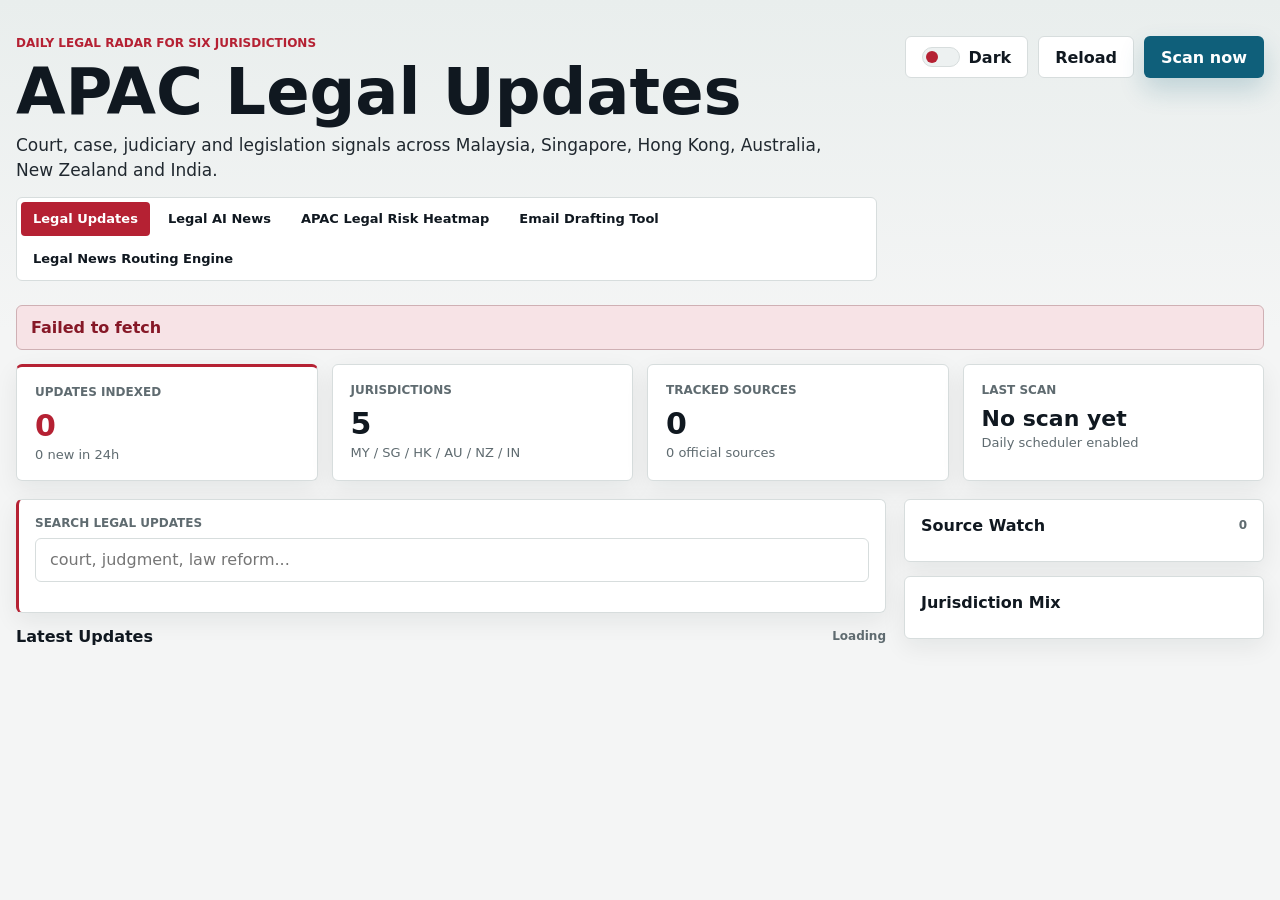
==== frontend/index.html @ e5b63134 "Add files via upload" ====
<!doctype html>
<html lang="en">
  <head>
    <meta charset="UTF-8" />
    <meta name="viewport" content="width=device-width, initial-scale=1.0" />
    <title>APAC Legal Updates</title>
    <link rel="icon" href="data:," />
    <script>
      const savedTheme = localStorage.getItem('apacLegalUpdatesTheme');
      const prefersDark = window.matchMedia('(prefers-color-scheme: dark)').matches;
      document.documentElement.dataset.theme = savedTheme || (prefersDark ? 'dark' : 'light');
    </script>
    <link rel="stylesheet" href="./styles.css?v=pd-digest-ai-summary-20260528" />
  </head>
  <body>
    <main class="app-shell">
      <header class="topbar">
        <div class="brand-block">
          <p class="eyebrow" id="pageEyebrow">Daily legal radar for six jurisdictions</p>
          <h1 id="pageTitle">APAC Legal Updates</h1>
          <p class="lede" id="pageDescription">Court, case, judiciary and legislation signals across Malaysia, Singapore, Hong Kong, Australia, New Zealand and India.</p>
          <nav class="page-nav" aria-label="Content pages">
            <a href="#legal-updates" class="page-nav-link active" data-page-link="legal-updates">Legal Updates</a>
            <a href="#legal-ai-news" class="page-nav-link" data-page-link="legal-ai-news">Legal AI News</a>
            <a href="#apac-risk-heatmap" class="page-nav-link" data-page-link="apac-risk-heatmap">APAC Legal Risk Heatmap</a>
            <a href="#judge-congratulation-tool" class="page-nav-link" data-page-link="judge-congratulation-tool">Email Drafting Tool</a>
            <a href="#routing-engine" class="page-nav-link" data-page-link="routing-engine">Legal News Routing Engine</a>
          </nav>
        </div>
        <div class="actions">
          <button class="mode-toggle" id="themeToggle" type="button" aria-label="Switch colour theme" aria-pressed="false">
            <span class="mode-toggle-track" aria-hidden="true">
              <span class="mode-toggle-thumb"></span>
            </span>
            <span id="themeToggleText">Dark</span>
          </button>
          <button class="ghost-button" id="reload" type="button">Reload</button>
          <button class="primary-button" id="scan" type="button">Scan now</button>
        </div>
      </header>

      <section id="alert" class="alert hidden"></section>

      <section class="stats-grid" id="legalStats">
        <section class="stat-card">
          <div class="stat-label">Updates Indexed</div>
          <div class="stat-value" id="totalCount">0</div>
          <div class="stat-detail" id="newCount">0 new in 24h</div>
        </section>
        <section class="stat-card">
          <div class="stat-label">Jurisdictions</div>
          <div class="stat-value" id="jurisdictionCount">5</div>
          <div class="stat-detail">MY / SG / HK / AU / NZ / IN</div>
        </section>
        <section class="stat-card">
          <div class="stat-label">Tracked Sources</div>
          <div class="stat-value" id="sourceCount">0</div>
          <div class="stat-detail" id="officialCount">0 official sources</div>
        </section>
        <section class="stat-card">
          <div class="stat-label">Last Scan</div>
          <div class="stat-value compact" id="lastScan">No scan yet</div>
          <div class="stat-detail">Daily scheduler enabled</div>
        </section>
      </section>

      <section class="workspace" id="legalUpdatesPage">
        <div class="main-column">
          <section class="controls-band">
            <div class="search-wrap">
              <label for="search">Search legal updates</label>
              <input id="search" placeholder="court, judgment, law reform..." />
            </div>
            <div class="filter-group" id="countryFilters" aria-label="Jurisdiction"></div>
            <div class="filter-group" id="categoryFilters" aria-label="Category"></div>
          </section>

          <section class="updates-list" aria-live="polite">
            <div class="section-heading">
              <h2>Latest Updates</h2>
              <div class="heading-actions">
                <span id="shownCount">Loading</span>
              </div>
            </div>
            <div id="updates"></div>
          </section>
        </div>

        <aside class="side-column">
          <section class="panel">
            <div class="section-heading">
              <h2>Source Watch</h2>
              <span id="sourceWatchCount">0</span>
            </div>
            <ul class="source-list" id="sourceWatch"></ul>
          </section>

          <section class="panel country-panel">
            <div class="section-heading">
              <h2>Jurisdiction Mix</h2>
            </div>
            <div id="countryMix"></div>
          </section>
        </aside>
      </section>

      <section class="workspace hidden" id="legalAiPage">
        <div class="main-column">
          <section class="controls-band">
            <div class="search-wrap">
              <label for="aiSearch">Search Legal AI News</label>
              <input id="aiSearch" placeholder="AI Act, hallucination, legal tech..." />
            </div>
            <div class="filter-caption">Region</div>
            <div class="filter-group" id="aiRegionFilters" aria-label="Legal AI region"></div>
            <div class="filter-caption">Source Type</div>
            <div class="filter-group" id="aiSourceTypeFilters" aria-label="Legal AI source type"></div>
            <div class="filter-caption">Topic</div>
            <div class="filter-group" id="aiTopicFilters" aria-label="Legal AI topic"></div>
          </section>

          <section class="updates-list" aria-live="polite">
            <div class="section-heading">
              <h2>Legal AI News</h2>
              <span id="aiShownCount">Loading</span>
            </div>
            <div id="legalAiUpdates"></div>
          </section>
        </div>

        <aside class="side-column">
          <section class="panel">
            <div class="section-heading">
              <h2>Legal AI Sources</h2>
              <span id="legalAiSourceCount">0</span>
            </div>
            <ul class="source-list" id="legalAiSources"></ul>
          </section>
        </aside>
      </section>

      <section class="workspace hidden" id="riskHeatmapPage">
        <div class="main-column">
          <section class="controls-band risk-controls">
            <div class="risk-filter-row">
              <span class="filter-caption first-caption">Jurisdiction</span>
              <div class="filter-group compact-filters" id="riskJurisdictionFilters" aria-label="Risk heatmap jurisdiction"></div>
            </div>
            <div class="risk-filter-row">
              <span class="filter-caption first-caption">Risk Domain</span>
              <div class="filter-group compact-filters" id="riskDomainFilters" aria-label="Risk heatmap domain"></div>
            </div>
            <div class="risk-filter-row">
              <span class="filter-caption first-caption">Heat Level</span>
              <div class="filter-group compact-filters" id="riskLevelFilters" aria-label="Risk heatmap heat level"></div>
            </div>
            <div class="risk-filter-row">
              <span class="filter-caption first-caption">Date Range</span>
              <div class="filter-group compact-filters" id="riskDateRangeFilters" aria-label="Risk heatmap date range"></div>
            </div>
          </section>

          <section class="stats-grid risk-kpis" id="riskKpis">
            <section class="stat-card">
              <div class="stat-label">Highest Weighted Risk</div>
              <div class="stat-value compact" id="riskHighestJurisdiction">Loading</div>
              <div class="stat-detail" id="riskHighestJurisdictionDetail">Calculating</div>
            </section>
            <section class="stat-card">
              <div class="stat-label">Fastest Rising Risk</div>
              <div class="stat-value compact" id="riskFastestRising">Loading</div>
              <div class="stat-detail" id="riskFastestRisingDetail">Calculating</div>
            </section>
            <section class="stat-card">
              <div class="stat-label">Hottest Risk Domain</div>
              <div class="stat-value compact" id="riskHottestDomain">Loading</div>
              <div class="stat-detail" id="riskHottestDomainDetail">Calculating</div>
            </section>
            <section class="stat-card">
              <div class="stat-label">Displayed / Ingested Signals</div>
              <div class="stat-value compact" id="riskSignalsWeek">0</div>
              <div class="stat-detail" id="riskSignalsWeekDetail">Mapped from existing updates</div>
            </section>
          </section>

          <section class="panel heatmap-panel">
            <div class="section-heading">
              <h2>APAC Legal Risk Heatmap</h2>
              <span id="riskHeatmapCount">Loading</span>
            </div>
            <div class="heatmap-scroll">
              <table class="risk-heatmap" id="riskHeatmapGrid"></table>
            </div>
          </section>
        </div>

        <aside class="side-column">
          <section class="panel risk-detail-panel">
            <div class="section-heading">
              <h2>Cell Details</h2>
              <span id="riskDetailScore">Select a cell</span>
            </div>
            <div id="riskCellDetail" class="risk-cell-detail empty-state">Select a heatmap cell to see the real legal updates behind the score.</div>
          </section>
        </aside>
      </section>

      <section class="workspace hidden routing-workspace" id="routingEnginePage">
        <div class="main-column">
          <section class="controls-band routing-tabs" aria-label="Routing engine pages">
            <button class="filter-chip active" type="button" data-routing-tab="dashboard">Strategic Intelligence Dashboard</button>
            <button class="filter-chip" type="button" data-routing-tab="items">Source Intake Queue</button>
            <button class="filter-chip" type="button" data-routing-tab="profiles">Department Profiles</button>
            <button class="filter-chip" type="button" data-routing-tab="digest">Digest Builder</button>
            <button class="filter-chip" type="button" data-routing-tab="email">Email Preview</button>
            <button class="filter-chip" type="button" data-routing-tab="history">Digest History</button>
            <button class="filter-chip" type="button" data-routing-tab="analytics">Feedback Analytics</button>
          </section>

          <section class="routing-page-surface" id="routingMain"></section>
        </div>

        <aside class="side-column">
          <section class="panel routing-side-panel">
            <div class="section-heading">
              <h2>Same Signal, Different Implication</h2>
              <span id="routingSelectedScore">Live routing</span>
            </div>
            <div id="routingComparison"></div>
          </section>
        </aside>
      </section>

      <section class="workspace hidden judge-workspace" id="judgeToolPage">
        <div class="main-column">
          <section class="stats-grid judge-kpis">
            <section class="stat-card">
              <div class="stat-label">Detected Judicial Updates</div>
              <div class="stat-value compact" id="judgeDetectedCount">0</div>
              <div class="stat-detail">From existing legal/news feed data</div>
            </section>
            <section class="stat-card">
              <div class="stat-label">Needs Review</div>
              <div class="stat-value compact" id="judgeNeedsReviewCount">0</div>
              <div class="stat-detail">Missing or low-confidence details</div>
            </section>
            <section class="stat-card">
              <div class="stat-label">Drafts Generated</div>
              <div class="stat-value compact" id="judgeDraftsCount">0</div>
              <div class="stat-detail">Local workflow only</div>
            </section>
            <section class="stat-card">
              <div class="stat-label">Approved Drafts</div>
              <div class="stat-value compact" id="judgeApprovedCount">0</div>
              <div class="stat-detail">Ready to copy/export</div>
            </section>
          </section>

          <section class="controls-band judge-controls">
            <div class="risk-filter-row">
              <span class="filter-caption first-caption">Jurisdiction</span>
              <div class="filter-group compact-filters" id="judgeJurisdictionFilters" aria-label="Judge tool jurisdiction"></div>
            </div>
            <div class="risk-filter-row">
              <span class="filter-caption first-caption">Movement Type</span>
              <div class="filter-group compact-filters" id="judgeMovementFilters" aria-label="Judge tool movement type"></div>
            </div>
            <div class="risk-filter-row">
              <span class="filter-caption first-caption">Confidence</span>
              <div class="filter-group compact-filters" id="judgeConfidenceFilters" aria-label="Judge tool confidence"></div>
            </div>
            <div class="risk-filter-row">
              <span class="filter-caption first-caption">Status</span>
              <div class="filter-group compact-filters" id="judgeStatusFilters" aria-label="Judge tool status"></div>
            </div>
          </section>

          <section class="panel">
            <div class="section-heading">
              <h2>Judicial Movement Detection Feed</h2>
              <span id="judgeShownCount">Loading</span>
            </div>
            <div id="judgeMovementList" class="routing-table"></div>
          </section>
        </div>

        <aside class="side-column">
          <section class="panel judge-detail-panel">
            <div class="section-heading">
              <h2>Draft Review</h2>
              <span id="judgeDetailStatus">Select an item</span>
            </div>
            <div id="judgeDetail" class="empty-state">Select a detected judicial movement item to review source details and generate a draft.</div>
          </section>
        </aside>
      </section>
    </main>
    <script src="./src/emailDraft.js?v=20260521c"></script>
    <script src="./src/judgeCongratulationTool.js?v=judge-tool-20260527a"></script>
    <script src="./src/routingData.js?v=pd-digest-ai-summary-20260528"></script>
    <script src="./src/routingEngine.js?v=pd-digest-ai-summary-20260528"></script>
    <script src="./config.js?v=deploy-config-20260604"></script>
    <script src="./app.js?v=pd-digest-ai-summary-20260528"></script>
  </body>
</html>
---- frontend/styles.css ----
:root {
  color-scheme: light;
  font-family:
    Inter, ui-sans-serif, system-ui, -apple-system, BlinkMacSystemFont, "Segoe UI", sans-serif;
  --paper: #f4f5f5;
  --paper-strong: #e9eeed;
  --surface: #ffffff;
  --surface-strong: #ffffff;
  --ink: #101820;
  --muted: #5f6b70;
  --line: #d7dddd;
  --accent: #b52133;
  --accent-strong: #861827;
  --accent-soft: #f7e3e6;
  --accent-wash: rgba(196, 32, 50, 0.08);
  --charcoal: #20282f;
  --blue: #0f5f7a;
  --amber: #a4641c;
  --green: #2f7a4f;
  --shadow: 0 16px 40px rgba(16, 24, 32, 0.09);
  --shadow-soft: 0 8px 24px rgba(16, 24, 32, 0.07);
}

:root[data-theme="dark"] {
  color-scheme: dark;
  --paper: #0f1419;
  --paper-strong: #161d23;
  --surface: #192128;
  --surface-strong: #202a32;
  --ink: #f3f6f7;
  --muted: #b5c0c5;
  --line: #34414a;
  --accent: #c94050;
  --accent-strong: #e06f79;
  --accent-soft: #342128;
  --accent-wash: rgba(201, 64, 80, 0.11);
  --charcoal: #dbe5ea;
  --blue: #72bdd5;
  --amber: #e2ad67;
  --green: #7cc49a;
  --shadow: 0 18px 48px rgba(0, 0, 0, 0.34);
  --shadow-soft: 0 10px 28px rgba(0, 0, 0, 0.26);
}

* {
  box-sizing: border-box;
}

body {
  margin: 0;
  min-width: 320px;
  min-height: 100vh;
  background:
    linear-gradient(180deg, var(--paper-strong), var(--paper) 330px),
    var(--paper);
  color: var(--ink);
}

button,
input {
  font: inherit;
}

button {
  cursor: pointer;
}

.app-shell {
  width: min(1480px, calc(100% - 32px));
  margin: 0 auto;
  padding: 28px 0 40px;
}

.topbar {
  display: grid;
  grid-template-columns: minmax(0, 1fr) auto;
  gap: 28px;
  align-items: start;
  padding: 8px 0 24px;
}

.brand-block {
  min-width: 0;
}

.eyebrow {
  margin: 0 0 10px;
  color: var(--accent);
  font-size: 12px;
  font-weight: 800;
  letter-spacing: 0;
  text-transform: uppercase;
}

h1,
h2,
p {
  margin: 0;
}

h1 {
  max-width: 760px;
  font-size: 64px;
  font-weight: 800;
  line-height: 1.02;
  letter-spacing: 0;
}

.lede {
  max-width: 820px;
  margin-top: 8px;
  color: var(--charcoal);
  font-size: 17px;
  line-height: 1.45;
  font-weight: 500;
}

:root[data-theme="dark"] .lede {
  color: var(--muted);
}

h2 {
  font-size: 16px;
  font-weight: 750;
  letter-spacing: 0;
}

.actions {
  display: flex;
  gap: 10px;
  flex-wrap: wrap;
  justify-content: flex-end;
  align-items: center;
  min-width: 310px;
}

.page-nav {
  display: flex;
  gap: 6px;
  flex-wrap: wrap;
  width: fit-content;
  max-width: 100%;
  margin-top: 14px;
  padding: 4px;
  border: 1px solid var(--line);
  border-radius: 6px;
  background: var(--surface);
}

.page-nav-link {
  display: inline-flex;
  align-items: center;
  min-height: 34px;
  border-radius: 4px;
  padding: 0 12px;
  color: var(--ink);
  font-size: 13px;
  font-weight: 800;
  text-decoration: none;
}

.page-nav-link:hover {
  background: var(--paper-strong);
}

.page-nav-link.active {
  background: var(--accent);
  color: #fff;
}

.primary-button,
.ghost-button,
.mode-toggle {
  min-height: 42px;
  border-radius: 6px;
  border: 1px solid transparent;
  padding: 0 16px;
  font-weight: 750;
}

.primary-button {
  background: var(--blue);
  color: #fff;
  box-shadow: 0 12px 26px rgba(15, 95, 122, 0.2);
}

.primary-button:hover {
  background: #0c5269;
}

:root[data-theme="dark"] .primary-button:hover {
  background: #8acde0;
  color: #071116;
}

.ghost-button,
.mode-toggle {
  background: var(--surface);
  border-color: var(--line);
  color: var(--ink);
}

.ghost-button:hover,
.mode-toggle:hover {
  border-color: color-mix(in srgb, var(--accent) 40%, var(--line));
}

.mode-toggle {
  display: inline-flex;
  align-items: center;
  gap: 9px;
  min-width: 118px;
}

.mode-toggle-track {
  position: relative;
  flex: 0 0 auto;
  width: 38px;
  height: 20px;
  border-radius: 999px;
  background: #edf1f1;
  border: 1px solid var(--line);
}

.mode-toggle-thumb {
  position: absolute;
  top: 3px;
  left: 3px;
  width: 12px;
  height: 12px;
  border-radius: 50%;
  background: var(--accent);
  transition: transform 160ms ease;
}

:root[data-theme="dark"] .mode-toggle-track {
  background: #101820;
}

:root[data-theme="dark"] .mode-toggle-thumb {
  transform: translateX(18px);
  background: var(--accent-strong);
}

.primary-button:disabled,
.ghost-button:disabled {
  cursor: wait;
  opacity: 0.65;
}

.alert {
  margin-bottom: 14px;
  border: 1px solid color-mix(in srgb, var(--accent) 24%, var(--line));
  background: var(--accent-soft);
  color: var(--accent-strong);
  border-radius: 6px;
  padding: 12px 14px;
  font-weight: 750;
}

.hidden {
  display: none !important;
}

.stats-grid {
  display: grid;
  grid-template-columns: repeat(4, minmax(0, 1fr));
  gap: 14px;
  margin: 2px 0 18px;
}

.stat-card,
.panel,
.controls-band,
.update-card {
  background: var(--surface);
  border: 1px solid var(--line);
  box-shadow: var(--shadow-soft);
}

.stat-card {
  min-height: 104px;
  border-radius: 6px;
  padding: 18px;
}

.stat-card:first-child {
  border-top: 3px solid var(--accent);
}

.stat-label,
.stat-detail,
.source-line,
.date {
  color: var(--muted);
}

.stat-label {
  font-size: 12px;
  font-weight: 800;
  text-transform: uppercase;
}

.stat-value {
  margin-top: 9px;
  color: var(--ink);
  font-size: 30px;
  font-weight: 850;
}

.stat-card:first-child .stat-value {
  color: var(--accent);
}

.stat-value.compact {
  font-size: 22px;
}

.stat-detail {
  margin-top: 4px;
  font-size: 13px;
}

.workspace {
  display: grid;
  grid-template-columns: minmax(0, 1fr) 360px;
  gap: 18px;
  align-items: start;
  min-width: 0;
}

.main-column,
.side-column {
  display: grid;
  gap: 14px;
  min-width: 0;
}

.controls-band,
.panel {
  border-radius: 6px;
  padding: 16px;
}

.controls-band {
  border-left: 3px solid var(--accent);
  display: flex;
  flex-wrap: wrap;
  gap: 10px;
  align-items: end;
}

.search-wrap {
  display: grid;
  gap: 8px;
  flex: 1 1 100%;
  margin-bottom: 4px;
}

.search-wrap label {
  color: var(--muted);
  font-size: 12px;
  font-weight: 800;
  text-transform: uppercase;
}

.search-wrap input {
  width: 100%;
  height: 44px;
  border: 1px solid var(--line);
  border-radius: 6px;
  padding: 0 14px;
  background: var(--surface-strong);
  color: var(--ink);
  outline: none;
}

.search-wrap input:focus {
  border-color: var(--accent);
  box-shadow: 0 0 0 3px color-mix(in srgb, var(--accent) 14%, transparent);
}

.filter-group {
  display: grid;
  flex: 0 1 220px;
  grid-template-columns: minmax(0, 1fr);
  margin-top: 0;
}

.filter-select {
  width: 100%;
  min-height: 34px;
  border: 1px solid var(--line);
  border-radius: 999px;
  background: var(--surface-strong);
  color: var(--ink);
  padding: 0 36px 0 12px;
  font-size: 12px;
  font-weight: 800;
  outline: none;
}

.filter-select:focus {
  border-color: var(--accent);
  box-shadow: 0 0 0 3px color-mix(in srgb, var(--accent) 14%, transparent);
}

.filter-multiselect {
  position: relative;
  width: 100%;
}

.filter-multiselect-summary {
  display: flex;
  align-items: center;
  justify-content: space-between;
  min-height: 34px;
  border: 1px solid var(--line);
  border-radius: 999px;
  background: var(--surface-strong);
  color: var(--ink);
  padding: 0 12px;
  font-size: 12px;
  font-weight: 800;
  cursor: pointer;
  list-style: none;
}

.filter-multiselect-summary::-webkit-details-marker {
  display: none;
}

.filter-multiselect-summary::after {
  content: "";
  width: 8px;
  height: 8px;
  border-right: 2px solid currentColor;
  border-bottom: 2px solid currentColor;
  transform: rotate(45deg) translateY(-2px);
}

.filter-multiselect[open] .filter-multiselect-summary {
  border-color: var(--accent);
  box-shadow: 0 0 0 3px color-mix(in srgb, var(--accent) 14%, transparent);
}

.filter-multiselect-menu {
  position: absolute;
  z-index: 20;
  top: calc(100% + 6px);
  left: 0;
  right: 0;
  display: grid;
  gap: 2px;
  max-height: 260px;
  overflow-y: auto;
  border: 1px solid var(--line);
  border-radius: 8px;
  background: var(--surface);
  padding: 6px;
  box-shadow: var(--shadow-soft);
}

.filter-multiselect-option {
  display: flex;
  align-items: center;
  gap: 9px;
  min-height: 34px;
  border-radius: 6px;
  padding: 0 8px;
  color: var(--ink);
  font-size: 13px;
  font-weight: 750;
  cursor: pointer;
}

.filter-multiselect-option:hover {
  background: color-mix(in srgb, var(--accent) 12%, transparent);
}

.filter-multiselect-option input {
  accent-color: var(--accent);
}

.filter-caption {
  flex: 0 0 auto;
  margin: 0 -2px 8px 6px;
  color: var(--muted);
  font-size: 11px;
  font-weight: 850;
  text-transform: uppercase;
}

.filter-caption.first-caption {
  margin-top: 0;
}

.filter-chip {
  min-height: 34px;
  border: 1px solid var(--line);
  border-radius: 999px;
  background: var(--surface-strong);
  color: var(--ink);
  padding: 0 13px;
  font-size: 13px;
  font-weight: 750;
}

.filter-chip.active {
  background: var(--accent);
  border-color: var(--accent);
  color: #fff;
}

.section-heading {
  display: flex;
  align-items: center;
  justify-content: space-between;
  gap: 12px;
  margin-bottom: 10px;
}

.section-heading span {
  color: var(--muted);
  font-size: 12px;
  font-weight: 750;
}

.heading-actions {
  display: flex;
  flex-wrap: wrap;
  align-items: center;
  justify-content: flex-end;
  gap: 10px;
}

.compact-button {
  min-height: 34px;
  padding: 0 12px;
  border-radius: 6px;
  font-size: 12px;
}

.updates-list {
  display: grid;
  gap: 10px;
}

#updates {
  display: grid;
  gap: 10px;
}

.update-card {
  border-radius: 6px;
  padding: 16px;
  transition:
    border-color 160ms ease,
    transform 160ms ease,
    box-shadow 160ms ease;
}

.update-card:hover {
  border-color: color-mix(in srgb, var(--accent) 30%, var(--line));
  box-shadow: var(--shadow);
  transform: translateY(-1px);
}

.update-meta {
  display: flex;
  flex-wrap: wrap;
  gap: 7px;
  align-items: center;
  margin-bottom: 10px;
}

.jurisdiction,
.category,
.new-marker {
  display: inline-flex;
  align-items: center;
  min-height: 23px;
  border-radius: 999px;
  padding: 0 9px;
  font-size: 11px;
  font-weight: 850;
  white-space: nowrap;
}

.jurisdiction {
  background: #edf1f2;
  color: var(--charcoal);
}

.jurisdiction.my {
  background: #e8eef7;
  color: #214b79;
}

.jurisdiction.sg {
  background: #f8e4e7;
  color: #9f1726;
}

.jurisdiction.hk {
  background: #f4ead7;
  color: #764c15;
}

.jurisdiction.au {
  background: #e1edf1;
  color: #0f5f7a;
}

.jurisdiction.nz {
  background: #e4efe7;
  color: #2f7a4f;
}

.jurisdiction.in {
  background: #ece8f6;
  color: #54378c;
}

:root[data-theme="dark"] .jurisdiction {
  background: #27333b;
  color: #dbe5ea;
}

:root[data-theme="dark"] .jurisdiction.my {
  background: #26354a;
  color: #c1d6f0;
}

:root[data-theme="dark"] .jurisdiction.sg {
  background: #3b252b;
  color: #ffb2bd;
}

:root[data-theme="dark"] .jurisdiction.hk {
  background: #3f3322;
  color: #f3d29a;
}

:root[data-theme="dark"] .jurisdiction.au {
  background: #203742;
  color: #b7ddea;
}

:root[data-theme="dark"] .jurisdiction.nz {
  background: #213a2d;
  color: #a9dfb8;
}

:root[data-theme="dark"] .jurisdiction.in {
  background: #302846;
  color: #d2c3ff;
}

.category {
  background: #eef1f1;
  color: #344047;
}

:root[data-theme="dark"] .category {
  background: #27333b;
  color: #d8e1e6;
}

.new-marker {
  background: var(--accent);
  color: #fff;
}

.update-title {
  display: inline-block;
  color: var(--ink);
  font-size: 18px;
  line-height: 1.28;
  font-weight: 850;
  text-decoration: none;
}

.update-title:hover {
  color: var(--accent);
}

.summary {
  margin-top: 8px;
  color: var(--charcoal);
  line-height: 1.5;
  font-size: 14px;
}

:root[data-theme="dark"] .summary {
  color: var(--muted);
}

.source-line {
  display: flex;
  justify-content: space-between;
  gap: 12px;
  margin-top: 12px;
  padding-top: 11px;
  border-top: 1px solid var(--line);
  font-size: 12px;
  font-weight: 750;
}

.source-line span:first-child {
  color: var(--ink);
}

.empty-state {
  border: 1px dashed var(--line);
  border-radius: 6px;
  padding: 22px;
  color: var(--muted);
  background: var(--surface);
  font-weight: 750;
}

.action-empty {
  display: flex;
  flex-wrap: wrap;
  align-items: center;
  justify-content: space-between;
  gap: 12px;
}

.source-list {
  display: grid;
  gap: 12px;
  margin: 0;
  padding: 0;
  list-style: none;
}

.source-health {
  display: grid;
  grid-template-columns: 10px 1fr;
  gap: 10px;
  align-items: start;
}

.source-health strong,
.source-health span,
.source-health small {
  display: block;
}

.source-health strong {
  font-size: 13px;
  line-height: 1.25;
}

.source-health span {
  margin-top: 3px;
  color: var(--muted);
  font-size: 12px;
}

.source-health .access-basis {
  color: var(--blue);
  font-size: 11px;
  font-weight: 750;
}

.source-health .source-tags {
  color: var(--amber);
}

.source-health small {
  margin-top: 4px;
  color: var(--accent);
  font-size: 11px;
}

.status-dot {
  width: 10px;
  height: 10px;
  border-radius: 50%;
  margin-top: 4px;
  background: var(--muted);
}

.status-dot.ok {
  background: var(--green);
}

.status-dot.error {
  background: var(--accent);
}

.status-dot.idle {
  background: var(--amber);
}

.country-panel {
  overflow: hidden;
}

.country-row {
  position: relative;
  display: grid;
  grid-template-columns: 1fr auto;
  width: 100%;
  min-height: 42px;
  margin-top: 8px;
  border: 1px solid var(--line);
  border-radius: 6px;
  background: var(--surface-strong);
  overflow: hidden;
  padding: 0 12px;
  align-items: center;
  text-align: left;
  color: var(--ink);
}

.country-row:hover {
  border-color: color-mix(in srgb, var(--accent) 28%, var(--line));
}

.country-row span,
.country-row strong {
  position: relative;
  z-index: 1;
}

.country-row i {
  position: absolute;
  inset: auto auto 0 0;
  height: 3px;
  background: var(--accent);
}

.risk-kpis {
  margin: 0;
}

.risk-controls {
  display: grid;
  grid-template-columns: repeat(auto-fit, minmax(168px, 1fr));
  gap: 10px;
  padding: 10px 12px;
}

.risk-filter-row {
  display: grid;
  grid-template-columns: minmax(0, 1fr);
  gap: 5px;
  align-items: end;
}

.risk-filter-row .filter-caption {
  margin: 0;
}

.compact-filters {
  margin-top: 0;
  grid-template-columns: minmax(0, 1fr);
  flex-basis: auto;
}

.compact-filters .filter-select {
  min-height: 32px;
  font-size: 12px;
}

.heatmap-panel {
  overflow: hidden;
}

.heatmap-scroll {
  max-width: 100%;
  overflow-x: auto;
  padding-bottom: 2px;
}

.risk-heatmap {
  width: 100%;
  min-width: 860px;
  border-collapse: separate;
  border-spacing: 0;
}

.risk-heatmap th,
.risk-heatmap td {
  border-bottom: 1px solid var(--line);
  padding: 8px;
  vertical-align: middle;
}

.risk-heatmap thead th {
  color: var(--muted);
  font-size: 11px;
  font-weight: 850;
  line-height: 1.25;
  text-align: left;
  text-transform: uppercase;
}

.risk-row-heading {
  width: 150px;
  color: var(--ink);
  font-size: 13px;
  font-weight: 850;
  text-align: left;
  white-space: nowrap;
}

.risk-cell {
  display: grid;
  width: 100%;
  min-height: 66px;
  border: 1px solid var(--line);
  border-radius: 6px;
  padding: 8px 9px;
  background: var(--surface-strong);
  color: var(--ink);
  text-align: left;
  transition:
    border-color 160ms ease,
    transform 160ms ease,
    box-shadow 160ms ease;
}

.risk-cell strong {
  font-size: 15px;
  line-height: 1.12;
}

.risk-cell span {
  margin-top: 5px;
  font-size: 11px;
  font-weight: 850;
  line-height: 1.25;
}

.risk-cell:hover,
.risk-cell.selected {
  border-color: var(--accent);
  box-shadow: var(--shadow-soft);
  transform: translateY(-1px);
}

.risk-cell:disabled {
  cursor: not-allowed;
  opacity: 0.45;
  transform: none;
  box-shadow: none;
}

.risk-no-signals {
  background: color-mix(in srgb, var(--surface-strong) 88%, var(--line));
  color: var(--muted);
}

.risk-low {
  background: color-mix(in srgb, var(--surface-strong) 78%, var(--green));
}

.risk-watch {
  background: color-mix(in srgb, var(--surface-strong) 58%, #d2a13f);
}

.risk-active {
  background: color-mix(in srgb, var(--surface-strong) 48%, #d06d2f);
}

.risk-elevated {
  background: color-mix(in srgb, var(--surface-strong) 40%, #c9402f);
}

.risk-critical {
  background: color-mix(in srgb, var(--surface-strong) 24%, #871827);
}

.risk-detail-panel {
  position: sticky;
  top: 16px;
}

.risk-cell-detail {
  display: grid;
  gap: 10px;
}

.risk-detail-heading {
  display: grid;
  gap: 5px;
  padding-bottom: 10px;
  border-bottom: 1px solid var(--line);
}

.risk-detail-heading h3 {
  margin: 0;
  font-size: 15px;
  line-height: 1.3;
}

.risk-detail-heading p {
  color: var(--muted);
  font-size: 12px;
  font-weight: 750;
}

.score-rationale {
  display: grid;
  gap: 5px;
  border: 1px solid var(--line);
  border-radius: 6px;
  padding: 11px;
  background: var(--surface-strong);
}

.score-rationale strong {
  font-size: 12px;
  text-transform: uppercase;
}

.score-rationale span {
  color: var(--muted);
  font-size: 12px;
  line-height: 1.35;
}

.risk-update {
  border: 1px solid var(--line);
  border-radius: 6px;
  padding: 12px;
  background: var(--surface-strong);
}

.risk-update .update-title {
  font-size: 14px;
}

.risk-update .summary {
  font-size: 12px;
}

.routing-workspace {
  grid-template-columns: minmax(0, 1fr) 380px;
}

.judge-workspace {
  grid-template-columns: minmax(0, 1fr) 430px;
}

.routing-tabs {
  display: flex;
  gap: 8px;
  flex-wrap: wrap;
  padding: 10px;
}

.routing-page-surface {
  display: grid;
  gap: 14px;
}

.routing-stats {
  margin: 0;
}

.routing-dashboard-grid,
.routing-profile-grid {
  display: grid;
  grid-template-columns: repeat(2, minmax(0, 1fr));
  gap: 14px;
}

.routing-wide-panel {
  grid-column: 1 / -1;
}

.routing-breakdown,
.routing-signal-list,
.routing-table,
.topic-weight-list,
.email-card-stack {
  display: grid;
  gap: 10px;
}

.routing-bar-row {
  position: relative;
  display: grid;
  grid-template-columns: minmax(160px, 1fr) 36px;
  gap: 8px;
  align-items: center;
  min-height: 34px;
  overflow: hidden;
  border: 1px solid var(--line);
  border-radius: 6px;
  padding: 6px 9px;
  background: var(--surface-strong);
}

.routing-bar-row > * {
  position: relative;
  z-index: 1;
}

.routing-bar-row i {
  position: absolute;
  inset: auto auto 0 0;
  height: 3px;
  background: var(--accent);
}

.routing-chip-cloud {
  display: flex;
  flex-wrap: wrap;
  gap: 8px;
}

.routing-chip-cloud span,
.routing-chip-cloud a,
.routing-chip-cloud button {
  display: inline-flex;
  align-items: center;
  gap: 6px;
  min-height: 30px;
  border: 1px solid var(--line);
  border-radius: 999px;
  background: var(--surface-strong);
  color: var(--ink);
  padding: 0 10px;
  font-size: 12px;
  font-weight: 800;
  text-decoration: none;
}

.routing-chip-cloud button.active,
.routing-chip-cloud span strong,
.routing-chip-cloud a strong {
  color: var(--accent-strong);
}

.routing-chip-cloud a:hover,
.source-link:hover,
.email-intel-card h3 a:hover,
.routing-selected-signal h3 a:hover {
  color: var(--accent-strong);
}

.routing-chip-cloud button.active {
  border-color: var(--accent);
  background: var(--accent-soft);
}

.routing-signal-row,
.routing-item-main {
  width: 100%;
  border: 0;
  background: transparent;
  color: inherit;
  text-align: left;
}

.routing-signal-row {
  display: grid;
  grid-template-columns: auto minmax(0, 1fr) minmax(120px, auto) 54px;
  gap: 12px;
  align-items: center;
  border: 1px solid var(--line);
  border-radius: 6px;
  padding: 12px;
  background: var(--surface-strong);
}

.routing-signal-row strong,
.routing-item-card h3,
.email-intel-card h3,
.routing-selected-signal h3 {
  margin: 0;
  font-size: 15px;
  line-height: 1.25;
}

.routing-signal-row span,
.routing-signal-row em,
.routing-card-footer,
.digest-candidate p,
.email-preview-card p,
.implication-card p {
  color: var(--muted);
  font-size: 12px;
  line-height: 1.35;
}

.routing-signal-row p,
.routing-signal-row small,
.section-note {
  margin: 4px 0 0;
  color: var(--muted);
  font-size: 12px;
  line-height: 1.4;
}

.routing-signal-row small {
  display: block;
  color: var(--accent-strong);
  font-weight: 850;
}

.strategic-signal-row {
  grid-template-columns: auto minmax(0, 1fr) minmax(150px, auto) 74px;
}

.routing-item-card {
  display: grid;
  grid-template-columns: minmax(0, 1fr) 260px;
  gap: 14px;
  border: 1px solid var(--line);
  border-radius: 8px;
  padding: 14px;
  background: var(--surface);
}

.routing-item-card.selected {
  border-color: var(--accent);
  box-shadow: var(--shadow-soft);
}

.routing-item-main {
  display: grid;
  gap: 9px;
}

.routing-item-content {
  display: grid;
  gap: 9px;
}

.routing-item-main p {
  color: var(--charcoal);
  font-size: 13px;
  line-height: 1.45;
}

:root[data-theme="dark"] .routing-item-main p {
  color: var(--muted);
}

.routing-card-footer {
  display: flex;
  gap: 10px;
  flex-wrap: wrap;
  align-items: center;
  padding-top: 8px;
  border-top: 1px solid var(--line);
  font-weight: 750;
}

.source-link {
  color: var(--blue);
  font-size: 12px;
  font-weight: 850;
  text-decoration: none;
}

.routing-score-stack {
  display: grid;
  align-content: center;
  gap: 8px;
}

.routing-score-line {
  display: grid;
  grid-template-columns: 72px minmax(0, 1fr) 36px;
  gap: 8px;
  align-items: center;
  font-size: 12px;
  font-weight: 850;
}

.routing-score-line i {
  height: 8px;
  overflow: hidden;
  border-radius: 999px;
  background: var(--paper-strong);
}

.routing-score-line b {
  display: block;
  height: 100%;
  border-radius: inherit;
  background: linear-gradient(90deg, var(--blue), var(--accent));
}

.urgency-badge {
  display: inline-flex;
  align-items: center;
  min-height: 24px;
  border-radius: 999px;
  padding: 0 9px;
  background: var(--paper-strong);
  color: var(--ink);
  font-size: 11px;
  font-weight: 900;
  text-transform: uppercase;
}

.urgency-action-required {
  background: #871827;
  color: #fff;
}

.urgency-strategic {
  background: color-mix(in srgb, var(--accent) 82%, #221114);
  color: #fff;
}

.urgency-watch {
  background: color-mix(in srgb, var(--amber) 28%, var(--surface-strong));
  color: var(--ink);
}

.urgency-informational {
  background: color-mix(in srgb, var(--blue) 18%, var(--surface-strong));
  color: var(--ink);
}

.urgency-low-priority {
  background: color-mix(in srgb, var(--line) 65%, var(--surface-strong));
  color: var(--muted);
}

.status-new,
.status-reviewed,
.status-approved,
.status-sent {
  font-weight: 850;
}

.status-new {
  color: var(--accent-strong);
}

.status-reviewed {
  color: var(--blue);
}

.status-approved,
.status-sent {
  color: var(--green);
}

.profile-card {
  display: grid;
  gap: 13px;
}

.profile-card h3 {
  margin: 0;
  font-size: 13px;
}

.profile-controls,
.digest-controls {
  display: grid;
  grid-template-columns: repeat(3, minmax(0, 1fr));
  gap: 10px;
  align-items: end;
}

.profile-controls {
  grid-template-columns: repeat(3, minmax(0, 1fr));
}

.profile-controls label,
.digest-controls label {
  display: grid;
  gap: 5px;
  color: var(--muted);
  font-size: 11px;
  font-weight: 850;
  text-transform: uppercase;
}

.digest-controls .digest-field {
  display: grid;
  gap: 6px;
  color: var(--muted);
  font-size: 11px;
  font-weight: 850;
  text-transform: uppercase;
}

.digest-jurisdiction-field {
  grid-column: 1 / -1;
}

.digest-field-label {
  display: inline-flex;
  min-height: 14px;
  align-items: center;
}

.digest-jurisdiction-options button {
  cursor: pointer;
}

.profile-controls select,
.digest-controls select,
.digest-controls input:not([type="checkbox"]) {
  min-height: 36px;
  border: 1px solid var(--line);
  border-radius: 6px;
  background: var(--surface-strong);
  color: var(--ink);
  padding: 0 10px;
  font-size: 13px;
  font-weight: 750;
}

.digest-controls .toggle-label {
  display: inline-flex;
  gap: 8px;
  align-items: center;
  align-self: end;
  justify-self: start;
  min-height: 36px;
  padding-bottom: 2px;
}

.digest-controls .toggle-label input {
  width: 18px;
  height: 18px;
  min-height: 18px;
  margin: 0;
  accent-color: var(--accent);
}

.digest-controls .toggle-label span {
  line-height: 1.1;
}

.digest-steps {
  display: grid;
  grid-template-columns: repeat(5, minmax(0, 1fr));
  gap: 8px;
}

.digest-steps span {
  border: 1px solid var(--line);
  border-radius: 999px;
  background: var(--surface-strong);
  color: var(--muted);
  padding: 8px 10px;
  text-align: center;
  font-size: 11px;
  font-weight: 900;
  text-transform: uppercase;
}

.digest-steps span.active {
  border-color: var(--accent);
  background: var(--accent-soft);
  color: var(--ink);
}

.digest-action-row,
.email-preview-actions {
  display: flex;
  gap: 8px;
  flex-wrap: wrap;
  align-items: center;
}

.simulated-note {
  color: var(--muted);
  font-size: 12px;
  font-weight: 800;
}

.digest-summary-progress {
  display: grid;
  gap: 8px;
  border: 1px solid var(--line);
  border-radius: 8px;
  background: var(--surface-strong);
  padding: 12px;
}

.digest-summary-progress-copy {
  display: flex;
  justify-content: space-between;
  gap: 12px;
  color: var(--ink);
  font-size: 13px;
  font-weight: 900;
}

.digest-summary-progress-copy span,
.digest-summary-progress p {
  min-width: 0;
  color: var(--muted);
  font-size: 12px;
  font-weight: 800;
}

.digest-summary-progress-track {
  width: 100%;
  height: 10px;
  overflow: hidden;
  border: 1px solid var(--line);
  border-radius: 999px;
  background: var(--paper-strong);
}

.digest-summary-progress-track span {
  display: block;
  height: 100%;
  border-radius: inherit;
  background: linear-gradient(90deg, var(--accent), var(--blue));
  transition: width 180ms ease;
}

.topic-weight-row {
  display: grid;
  grid-template-columns: minmax(160px, 1fr) minmax(120px, 1fr) 34px;
  gap: 8px;
  align-items: center;
  color: var(--muted);
  font-size: 12px;
  font-weight: 800;
}

.digest-candidate,
.email-intel-card,
.routing-selected-signal,
.implication-card {
  border: 1px solid var(--line);
  border-radius: 8px;
  background: var(--surface-strong);
  padding: 12px;
}

.digest-candidate {
  display: grid;
  grid-template-columns: auto auto minmax(0, 1fr) 46px;
  gap: 12px;
  align-items: center;
}

.digest-candidate input {
  width: 18px;
  height: 18px;
  accent-color: var(--accent);
}

.email-preview-shell {
  display: grid;
  gap: 10px;
}

.email-subject {
  display: grid;
  gap: 5px;
  border: 1px solid var(--line);
  border-radius: 6px;
  background: var(--surface);
  padding: 12px;
  color: var(--muted);
  font-size: 13px;
  font-weight: 800;
}

.email-subject span {
  color: var(--muted);
  font-size: 12px;
}

.email-preview-toolbar {
  display: grid;
  grid-template-columns: minmax(0, 1fr) auto;
  gap: 10px;
  align-items: start;
}

.email-preview-grid {
  display: grid;
  grid-template-columns: minmax(0, 1fr);
  gap: 12px;
}

.email-preview-card {
  overflow: hidden;
  border: 1px solid var(--line);
  border-radius: 10px;
  background: var(--surface);
  box-shadow: var(--shadow-soft);
}

.email-render-frame {
  max-height: 760px;
  overflow: auto;
  background: #0d141a;
}

.modal-backdrop {
  position: fixed;
  inset: 0;
  z-index: 30;
  display: grid;
  place-items: center;
  padding: 20px;
  background: rgba(8, 13, 17, .72);
}

.plain-text-modal {
  width: min(860px, 100%);
  max-height: min(760px, calc(100vh - 40px));
  display: grid;
  gap: 14px;
  overflow: hidden;
  border: 1px solid var(--line);
  border-radius: 10px;
  background: var(--surface);
  box-shadow: var(--shadow);
  padding: 18px;
}

.plain-text-modal pre {
  max-height: 680px;
  overflow: auto;
  margin: 0;
  border: 1px solid var(--line);
  border-radius: 8px;
  background: var(--surface-strong);
  color: var(--muted);
  padding: 14px;
  white-space: pre-wrap;
  word-break: break-word;
  font-family: Consolas, "Courier New", monospace;
  font-size: 12px;
  line-height: 1.45;
}

.summary-error-list {
  display: grid;
  gap: 10px;
  max-height: 420px;
  overflow: auto;
}

.summary-error-row {
  border: 1px solid var(--line);
  border-radius: 8px;
  padding: 12px;
  background: var(--surface-strong);
}

.summary-error-row p {
  margin: 6px 0 0;
  color: var(--muted);
  line-height: 1.45;
}

.email-preview-card header {
  padding: 22px;
  background:
    linear-gradient(135deg, color-mix(in srgb, var(--accent) 34%, var(--surface-strong)), transparent 70%),
    var(--surface-strong);
}

.email-preview-card header span {
  color: var(--accent-strong);
  font-size: 12px;
  font-weight: 900;
  text-transform: uppercase;
}

.email-preview-card header h2 {
  margin-top: 8px;
  font-size: 28px;
}

.email-summary,
.email-card-stack,
.feedback-box {
  padding: 16px 22px;
  border-top: 1px solid var(--line);
}

.email-intel-card {
  display: grid;
  gap: 8px;
}

.email-intel-card h3 a,
.routing-selected-signal h3 a {
  color: inherit;
  text-decoration: none;
}

.feedback-box {
  display: flex;
  gap: 12px;
  flex-wrap: wrap;
  align-items: center;
  justify-content: space-between;
}

.digest-history-list {
  display: grid;
  gap: 10px;
}

.digest-history-row {
  display: grid;
  grid-template-columns: minmax(0, 1fr) auto auto;
  gap: 12px;
  align-items: center;
  border: 1px solid var(--line);
  border-radius: 8px;
  background: var(--surface-strong);
  padding: 12px;
}

.digest-history-row strong {
  display: block;
  margin-bottom: 4px;
}

.digest-history-row p {
  margin: 0;
  color: var(--muted);
  font-size: 12px;
  line-height: 1.4;
}

.digest-status {
  display: inline-flex;
  align-items: center;
  min-height: 26px;
  border-radius: 999px;
  padding: 0 10px;
  background: var(--paper-strong);
  color: var(--ink);
  font-size: 11px;
  font-weight: 900;
  text-transform: uppercase;
}

.digest-status-ready {
  color: var(--blue);
}

.digest-status-draft {
  color: var(--amber);
}

.digest-status-simulated-sent {
  color: var(--green);
}

.routing-side-panel {
  position: sticky;
  top: 16px;
}

.judge-detail-panel {
  position: sticky;
  top: 16px;
}

.judge-movement-card {
  grid-template-columns: 1fr;
}

.judge-detail,
.judge-edit-grid,
.judge-draft-preview {
  display: grid;
  gap: 12px;
}

.judge-review-labels {
  display: flex;
  gap: 7px;
  flex-wrap: wrap;
}

.judge-review-labels span {
  border: 1px solid var(--line);
  border-radius: 999px;
  background: var(--surface);
  color: var(--muted);
  padding: 6px 9px;
  font-size: 11px;
  font-weight: 850;
}

.judge-edit-grid {
  grid-template-columns: 1fr;
}

.judge-edit-grid label {
  display: grid;
  gap: 5px;
  color: var(--muted);
  font-size: 11px;
  font-weight: 850;
  text-transform: uppercase;
}

.judge-edit-grid input,
.judge-edit-grid textarea {
  min-height: 36px;
  border: 1px solid var(--line);
  border-radius: 6px;
  background: var(--surface-strong);
  color: var(--ink);
  padding: 9px 10px;
  font: inherit;
  font-size: 13px;
}

.judge-edit-grid textarea {
  min-height: 74px;
  resize: vertical;
}

.judge-draft-controls {
  grid-template-columns: 1fr 1fr;
}

.judge-draft-preview pre {
  max-height: 360px;
  overflow: auto;
  margin: 0;
  border: 1px solid var(--line);
  border-radius: 8px;
  background: var(--surface-strong);
  color: var(--muted);
  padding: 12px;
  white-space: pre-wrap;
  word-break: break-word;
  font-family: Consolas, "Courier New", monospace;
  font-size: 12px;
  line-height: 1.45;
}

.routing-selected-signal {
  display: grid;
  gap: 8px;
  margin-bottom: 10px;
}

.routing-selected-signal p {
  color: var(--muted);
  font-size: 12px;
  line-height: 1.4;
}

.implication-grid {
  display: grid;
  gap: 10px;
}

.implication-card {
  display: grid;
  gap: 6px;
}

.implication-card em {
  color: var(--accent-strong);
  font-size: 11px;
  font-style: normal;
  font-weight: 850;
}

.routing-recommendations {
  display: grid;
  gap: 8px;
  margin: 0;
  padding-left: 18px;
  color: var(--muted);
  font-size: 13px;
  line-height: 1.4;
}

@media (max-width: 1180px) {
  .topbar {
    grid-template-columns: 1fr;
    align-items: start;
  }

  .actions {
    justify-content: flex-start;
    min-width: 0;
  }
}

@media (max-width: 1040px) {
  h1 {
    font-size: 52px;
  }

  .stats-grid {
    grid-template-columns: repeat(2, minmax(0, 1fr));
  }

  .workspace {
    grid-template-columns: 1fr;
  }

  .routing-workspace {
    grid-template-columns: 1fr;
  }

  .judge-workspace {
    grid-template-columns: 1fr;
  }

  .email-preview-toolbar,
  .email-preview-grid {
    grid-template-columns: 1fr;
  }

  .routing-side-panel {
    position: static;
  }

  .judge-detail-panel {
    position: static;
  }
}

@media (max-width: 680px) {
  .app-shell {
    width: min(100% - 20px, 1480px);
    padding-top: 16px;
  }

  h1 {
    font-size: 40px;
    line-height: 1.04;
  }

  .lede {
    font-size: 15px;
  }

  .actions {
    display: grid;
    grid-template-columns: 1fr 1fr;
  }

  .actions button {
    width: 100%;
  }

  .page-nav {
    grid-column: 1 / -1;
    width: 100%;
    display: grid;
    grid-template-columns: 1fr;
  }

  .page-nav-link {
    justify-content: center;
    min-width: 0;
    padding: 0 8px;
    text-align: center;
    white-space: normal;
    line-height: 1.15;
  }

  .mode-toggle {
    grid-column: 1 / -1;
    justify-content: center;
  }

  .stats-grid {
    grid-template-columns: 1fr;
  }

  .source-line {
    display: grid;
  }

  .section-heading {
    align-items: flex-start;
  }

  .heading-actions {
    justify-content: flex-start;
  }

  .risk-filter-row {
    grid-template-columns: 1fr;
    gap: 6px;
  }

  .routing-dashboard-grid,
  .routing-profile-grid,
  .routing-item-card,
  .profile-controls,
  .digest-controls,
  .judge-draft-controls {
    grid-template-columns: 1fr;
  }

  .routing-signal-row,
  .digest-candidate {
    grid-template-columns: 1fr;
  }

  .digest-steps {
    grid-template-columns: 1fr;
  }

  .topic-weight-row {
    grid-template-columns: 1fr;
  }
}
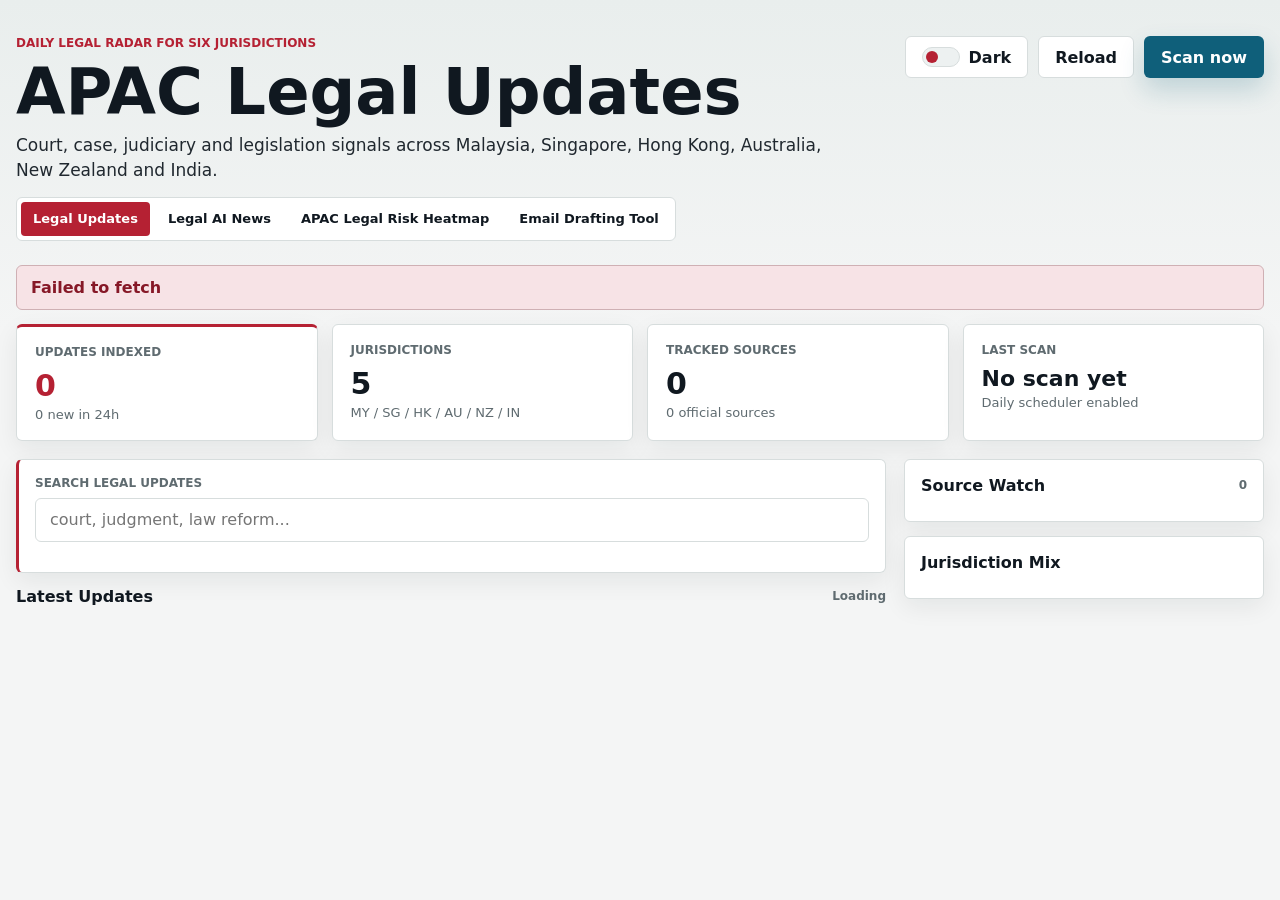
==== commit 05be5c23: "Add files via upload" ====
--- a/frontend/index.html
+++ b/frontend/index.html
@@ -24,7 +24,8 @@
             <a href="#legal-ai-news" class="page-nav-link" data-page-link="legal-ai-news">Legal AI News</a>
             <a href="#apac-risk-heatmap" class="page-nav-link" data-page-link="apac-risk-heatmap">APAC Legal Risk Heatmap</a>
             <a href="#judge-congratulation-tool" class="page-nav-link" data-page-link="judge-congratulation-tool">Email Drafting Tool</a>
-            <a href="#routing-engine" class="page-nav-link" data-page-link="routing-engine">Legal News Routing Engine</a>
+            <a href="#weekly-digest" class="page-nav-link hidden" data-page-link="weekly-digest">Weekly Digest</a>
+            <a href="#routing-engine" class="page-nav-link hidden" data-page-link="routing-engine">Legal News Routing Engine</a>
           </nav>
         </div>
         <div class="actions">
@@ -231,6 +232,27 @@
         </aside>
       </section>
 
+      <section class="workspace hidden" id="weeklyDigestPage">
+        <div class="main-column">
+          <section class="updates-list" aria-live="polite">
+            <div class="section-heading">
+              <h2>Published Weekly Digests</h2>
+              <span id="weeklyDigestCount">Loading</span>
+            </div>
+            <div id="weeklyDigestList"></div>
+          </section>
+        </div>
+
+        <aside class="side-column">
+          <section class="panel">
+            <div class="section-heading">
+              <h2>Digest Preview</h2>
+            </div>
+            <div id="weeklyDigestDetail" class="empty-state">Select a published weekly digest to preview it.</div>
+          </section>
+        </aside>
+      </section>
+
       <section class="workspace hidden judge-workspace" id="judgeToolPage">
         <div class="main-column">
           <section class="stats-grid judge-kpis">
@@ -299,7 +321,7 @@
     <script src="./src/judgeCongratulationTool.js?v=judge-tool-20260527a"></script>
     <script src="./src/routingData.js?v=pd-digest-ai-summary-20260528"></script>
     <script src="./src/routingEngine.js?v=pd-digest-ai-summary-20260528"></script>
-    <script src="./config.js?v=deploy-config-20260604"></script>
-    <script src="./app.js?v=pd-digest-ai-summary-20260528"></script>
+    <script src="./config.js?v=weekly-digest-20260605"></script>
+    <script src="./app.js?v=weekly-digest-20260605"></script>
   </body>
 </html>
